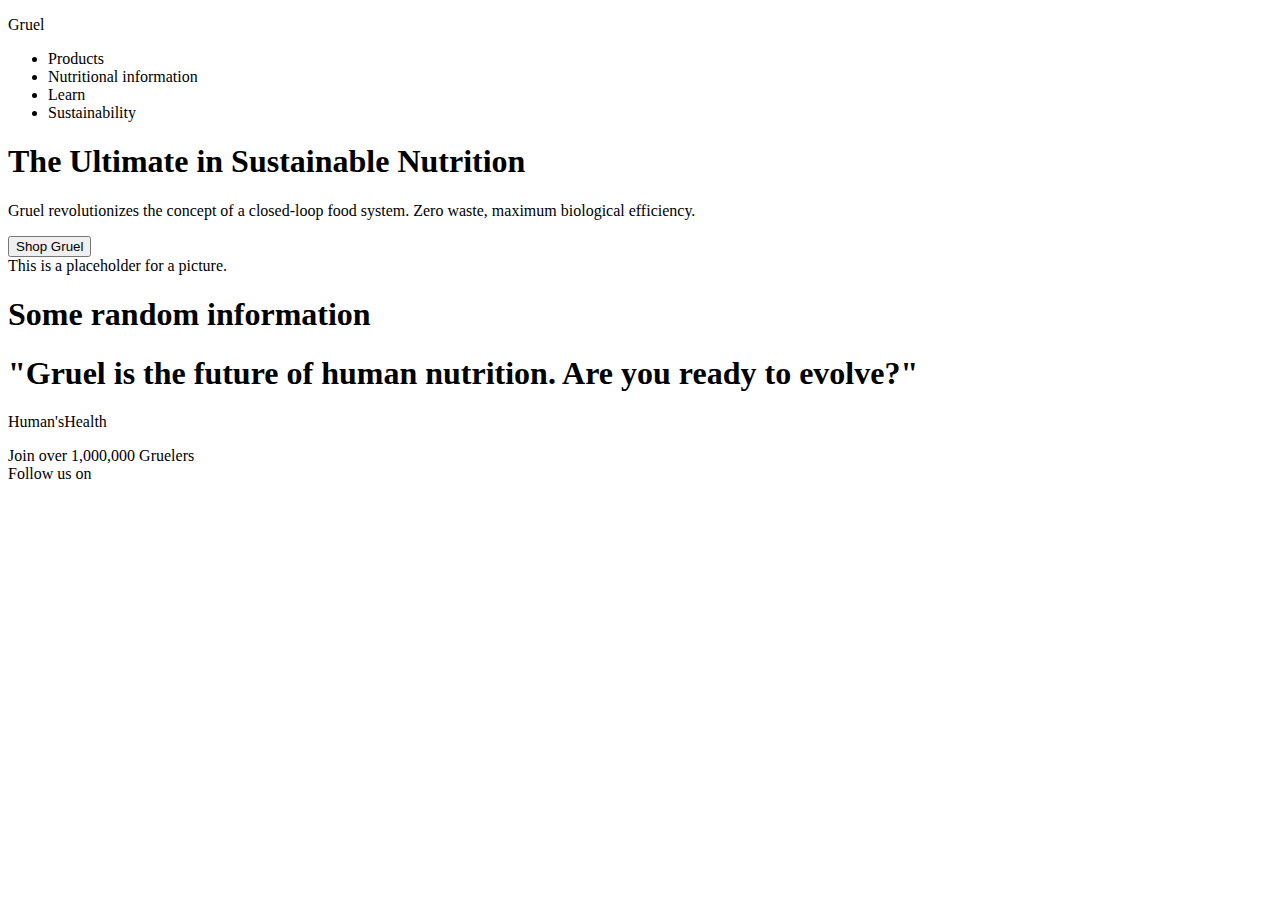
==== index.html @ 48664a4f "Set up layout" ====
<!DOCTYPE html>
<html lang="en">
<head>
    <meta charset="UTF-8">
    <meta name="viewport" content="width=device-width, initial-scale=1.0">
    <title>Landing Page</title>
</head>
<body>
<div class="header">
    <div class="header-top">
        <p>Gruel</p>
        <div class="left-links">
            <ul>
                <li><a>Products</a></li>
                <li><a>Nutritional information</a></li>
                <li><a>Learn</a></li>
                <li><a>Sustainability</a></li>
            </ul>
        </div>
    </div>
    <div class="header-body">
        <h1 class="hero">The Ultimate in Sustainable Nutrition</h1>
        <p>Gruel revolutionizes the concept of a closed-loop food system. Zero waste, maximum biological efficiency.</p>
        <button class="sign-up">Shop Gruel</button>
    </div>
    <div class="header-picture">
        This is a placeholder for a picture.
    </div>
</div>
<div class="info">
    <h1 class="info-title">Some random information</h1>
    <div class="facts">
        <div class="fact"></div>
        <div class="fact"></div>
        <div class="fact"></div>
        <div class="fact"></div>
    </div>
</div>
<div class="reviews">
    <h1 class="review">"Gruel is the future of human nutrition. Are you ready to evolve?"</h1>
    <p class="reviewer">Human'sHealth</p>
</div>
<div class="sign-up">
    Join over 1,000,000 Gruelers
</div>
<div class="footer">
    <div class="sns">
        Follow us on
        <div class="icons">

        </div>
    </div>
</div>

</body>
</html>
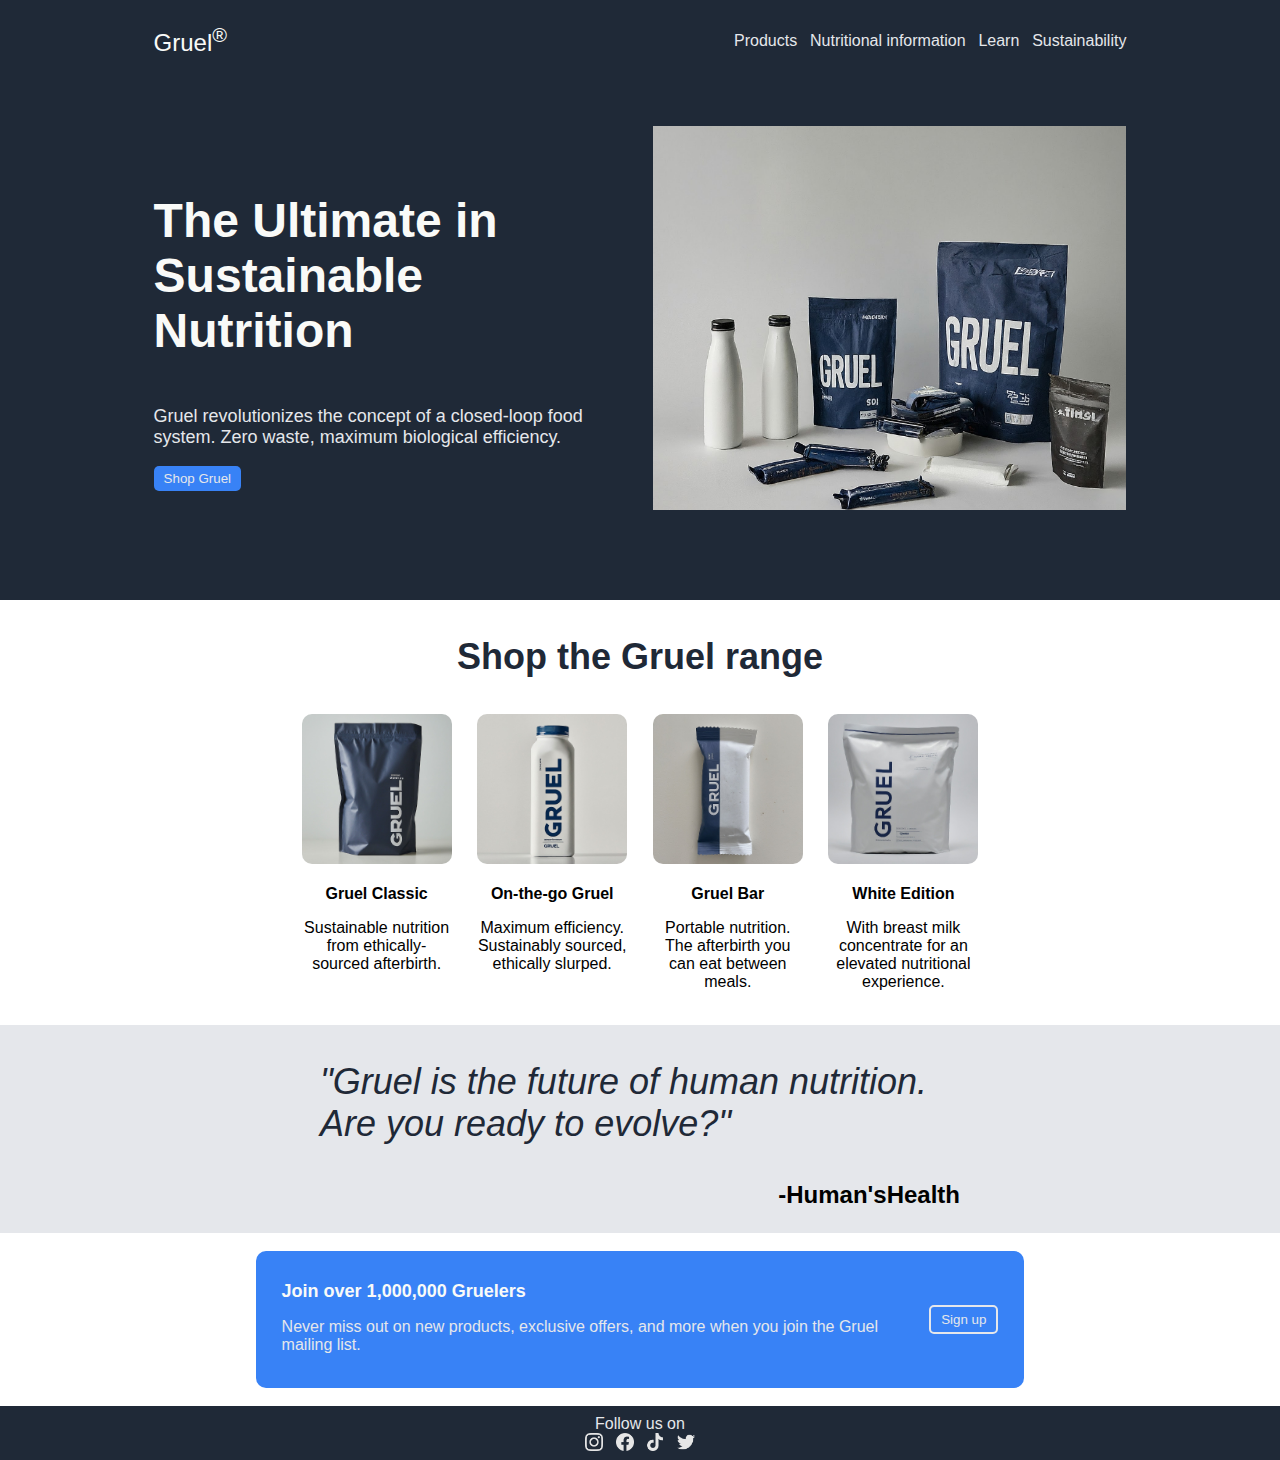
==== commit 2302bbe8: "Remove some redundancies" ====
--- a/index.html
+++ b/index.html
@@ -4,12 +4,13 @@
     <meta charset="UTF-8">
     <meta name="viewport" content="width=device-width, initial-scale=1.0">
     <title>Landing Page</title>
+    <link rel="stylesheet" href="style.css">
 </head>
 <body>
-<div class="header">
-    <div class="header-top">
-        <p>Gruel</p>
-        <div class="left-links">
+<div class="header-container">
+    <div class="header">
+        <p class="logo">Gruel<sup>®</sup></p>
+        <div class="right-links">
             <ul>
                 <li><a>Products</a></li>
                 <li><a>Nutritional information</a></li>
@@ -18,36 +19,73 @@
             </ul>
         </div>
     </div>
-    <div class="header-body">
-        <h1 class="hero">The Ultimate in Sustainable Nutrition</h1>
-        <p>Gruel revolutionizes the concept of a closed-loop food system. Zero waste, maximum biological efficiency.</p>
-        <button class="sign-up">Shop Gruel</button>
-    </div>
-    <div class="header-picture">
-        This is a placeholder for a picture.
+    <div class="hero-container">
+        <div class="hero-text">
+            <p class="hero-main">The Ultimate in Sustainable Nutrition</p>
+            <p class="hero-second">Gruel revolutionizes the concept of a closed-loop food system. Zero waste, maximum biological efficiency.</p>
+            <button class="hero-sign-up">Shop Gruel</button>
+        </div>
+        <div class="hero-picture">
+            <img src="./images/gruel_products.jpeg" alt="Gruel products">
+        </div>
     </div>
 </div>
-<div class="info">
-    <h1 class="info-title">Some random information</h1>
-    <div class="facts">
-        <div class="fact"></div>
-        <div class="fact"></div>
-        <div class="fact"></div>
-        <div class="fact"></div>
+<div class="info-container">
+    <div class="info">
+        <p class="info-title">Shop the Gruel range</p>
+        <div class="products">
+            <div class="product">
+                <img class="product-picture" src="./images/classic.jpeg" alt="Gruel classic">
+                <div class="product-description">
+                    <p><b>Gruel Classic</b></p>
+                    <p>Sustainable nutrition from ethically-sourced afterbirth.</p>
+                </div>
+            </div>
+            <div class="product">
+                <img class="product-picture" src="./images/drink.jpeg" alt="Gruel on the go">
+                <div class="product-description">
+                    <p><b>On-the-go Gruel</b></p>
+                    <p>Maximum efficiency. Sustainably sourced, ethically slurped.</p>
+                </div>
+            </div>
+            <div class="product">
+                <img class="product-picture" src="./images/bar.jpeg" alt="Gruel snack">
+                <div class="product-description">
+                    <p><b>Gruel Bar</b></p>
+                    <p>Portable nutrition. The afterbirth you can eat between meals.</p>
+                </div>
+            </div>
+            <div class="product">
+                <img class="product-picture" src="./images/white.jpeg" alt="Gruel white edition">
+                <div class="product-description">
+                    <p><b>White Edition</b></p>
+                    <p>With breast milk concentrate for an elevated nutritional experience.</p>
+                </div>
+            </div>
+        </div>
     </div>
 </div>
 <div class="reviews">
-    <h1 class="review">"Gruel is the future of human nutrition. Are you ready to evolve?"</h1>
-    <p class="reviewer">Human'sHealth</p>
+    <p class="review">"Gruel is the future of human nutrition. Are you ready to evolve?"</p>
+    <p class="reviewer">-Human'sHealth</p>
 </div>
-<div class="sign-up">
-    Join over 1,000,000 Gruelers
+<div class="call-to-action">
+    <div class="sign-up-container">
+        <div class="sign-up-text">
+            <h1>Join over 1,000,000 Gruelers</h1>
+            <p>Never miss out on new products, exclusive offers, and more when you join the Gruel mailing list.</p>
+        </div>
+        <button class="sign-up">Sign up</button>
+    </div>
 </div>
 <div class="footer">
     <div class="sns">
         Follow us on
         <div class="icons">
-
+            <img class="icon" src="./images/instagram.png">
+            <img class="icon" src="./images/facebook.png">
+            <img class="icon" src="./images/tik-tok.png">
+            <img class="icon" src="./images/twitter.png">
         </div>
     </div>
 </div>
--- a/style.css
+++ b/style.css
@@ -0,0 +1,209 @@
+body{
+    display: flex;
+    min-height: 100vh;
+    flex-direction: column;
+    font-family: 'Moderne Sans', sans-serif;
+    margin: 0;
+}
+
+.header-container{
+    display: flex;
+    background-color: #1f2937;
+    padding: 0 10vw;
+    flex-direction: column;
+}
+
+.header{
+    display: flex;
+    justify-content: space-between;
+    align-items: center;
+    padding: 0 2vw;
+}
+
+.logo{
+    font-size: 24px;
+    color: #f9faf8;
+}
+
+.right-links{
+    display: flex;
+    justify-content: flex-end;
+    color: #e5e7eb;
+}
+
+ul{
+    display: flex;
+    align-items: center;
+    margin: 0;
+    padding: 0;
+    gap: 1vw;
+    list-style: none;
+}
+
+.hero-container{
+    display: flex;
+    justify-content: space-between;
+    align-items: center;
+    padding-bottom: 5vh;
+}
+
+.hero-text{
+    flex: 1;
+    padding: 0 2vw;
+}
+
+.hero-main{
+    font-size: 48px;
+    font-weight: bold;
+    color: #F9FAF8;
+}
+
+.hero-second{
+    font-size: 18px;
+    color: #E5E7EB;
+}
+
+.hero-sign-up{
+    background-color: #3882f6;
+    border: none;
+    color: #E5E7EB;
+    border-radius: 5px;
+    padding: 5px 10px;
+}
+
+.hero-picture{
+    width: 40vw;
+    flex: 1;
+    display: flex;
+    padding: 5vh 0;
+    padding-right: 2vw;
+    overflow: hidden;
+    justify-content: flex-end;
+    /* object-position: 100 0; */
+}
+
+.hero-picture img{
+    width: 40vw;
+    height: 30vw;
+    object-fit: cover;
+    object-position: 100 0;
+}
+
+.info-container{
+    display: flex;
+    justify-content: center;
+    padding: 0 20vw;
+    padding-bottom: 2vh;
+}
+
+.info{
+    display: flex;
+    flex-direction: column;
+    text-align: center;
+}
+
+.info-title{
+    font-size: 36px;
+    font-weight: bold;
+    color: #1f2937;
+}
+
+.products {
+    display: flex;
+    gap: 2vw;
+    flex-wrap: wrap;
+}
+
+.product{
+    width: 150px;
+    display: flex;
+    flex-direction: column;
+    gap: 5px;
+    text-align: center;
+}
+
+.product-picture{
+    width: 150px;
+    border-radius: 10px;
+}
+
+.reviews{
+    background-color: #E5E7EB;
+    justify-content: center;
+    align-items: center;
+    padding: 0 20vw;
+}
+
+.review{
+    font-size: 36px;
+    padding: 0 5vw;
+    font-style: italic;
+    font-weight: lighter;
+    color: #1f2937;
+}
+
+.reviewer{
+    font-family: Impact, Haettenschweiler, 'Arial Narrow Bold', sans-serif;
+    font-weight: 900;
+    font-stretch: extra-condensed;
+    font-size: 24px;
+    text-align: right;
+    padding: 0 5vw;
+}
+
+.call-to-action{
+    display: flex;
+    padding: 2vh 20vw;
+    justify-content: center;
+    align-items: center;
+}
+
+.sign-up-container{
+    display: flex;
+    background-color: #3882f6;
+    border-radius: 10px;
+    padding: 2vh 2vw;
+    gap: 2vw;
+}
+
+.sign-up-text h1{
+    color: #f9faf8;
+    font-size: 18px;
+    font-weight: bold;
+}
+
+.sign-up-text p{
+    color: #e5e7eb;
+}
+
+.call-to-action .sign-up{
+    white-space: nowrap;
+    align-self: center;
+    background-color: #3882f6;
+    border-color: #E5E7EB;
+    color: #E5E7EB;
+    border-radius: 5px;
+    border: 2px solid #E5E7EB;
+    padding: 5px 10px;
+}
+
+.footer{
+    background-color: #1F2937;
+    justify-content: center;
+    align-items: center;
+    text-align: center;
+    padding: 1vh 10vw;
+    color: #e5e7eb;
+}
+
+.icons{
+    display: flex;
+    justify-content: center;
+    gap: 1vw;
+}
+
+.icon{
+    width: 2vh;
+    height: 2vh;
+    filter: invert(90%);
+}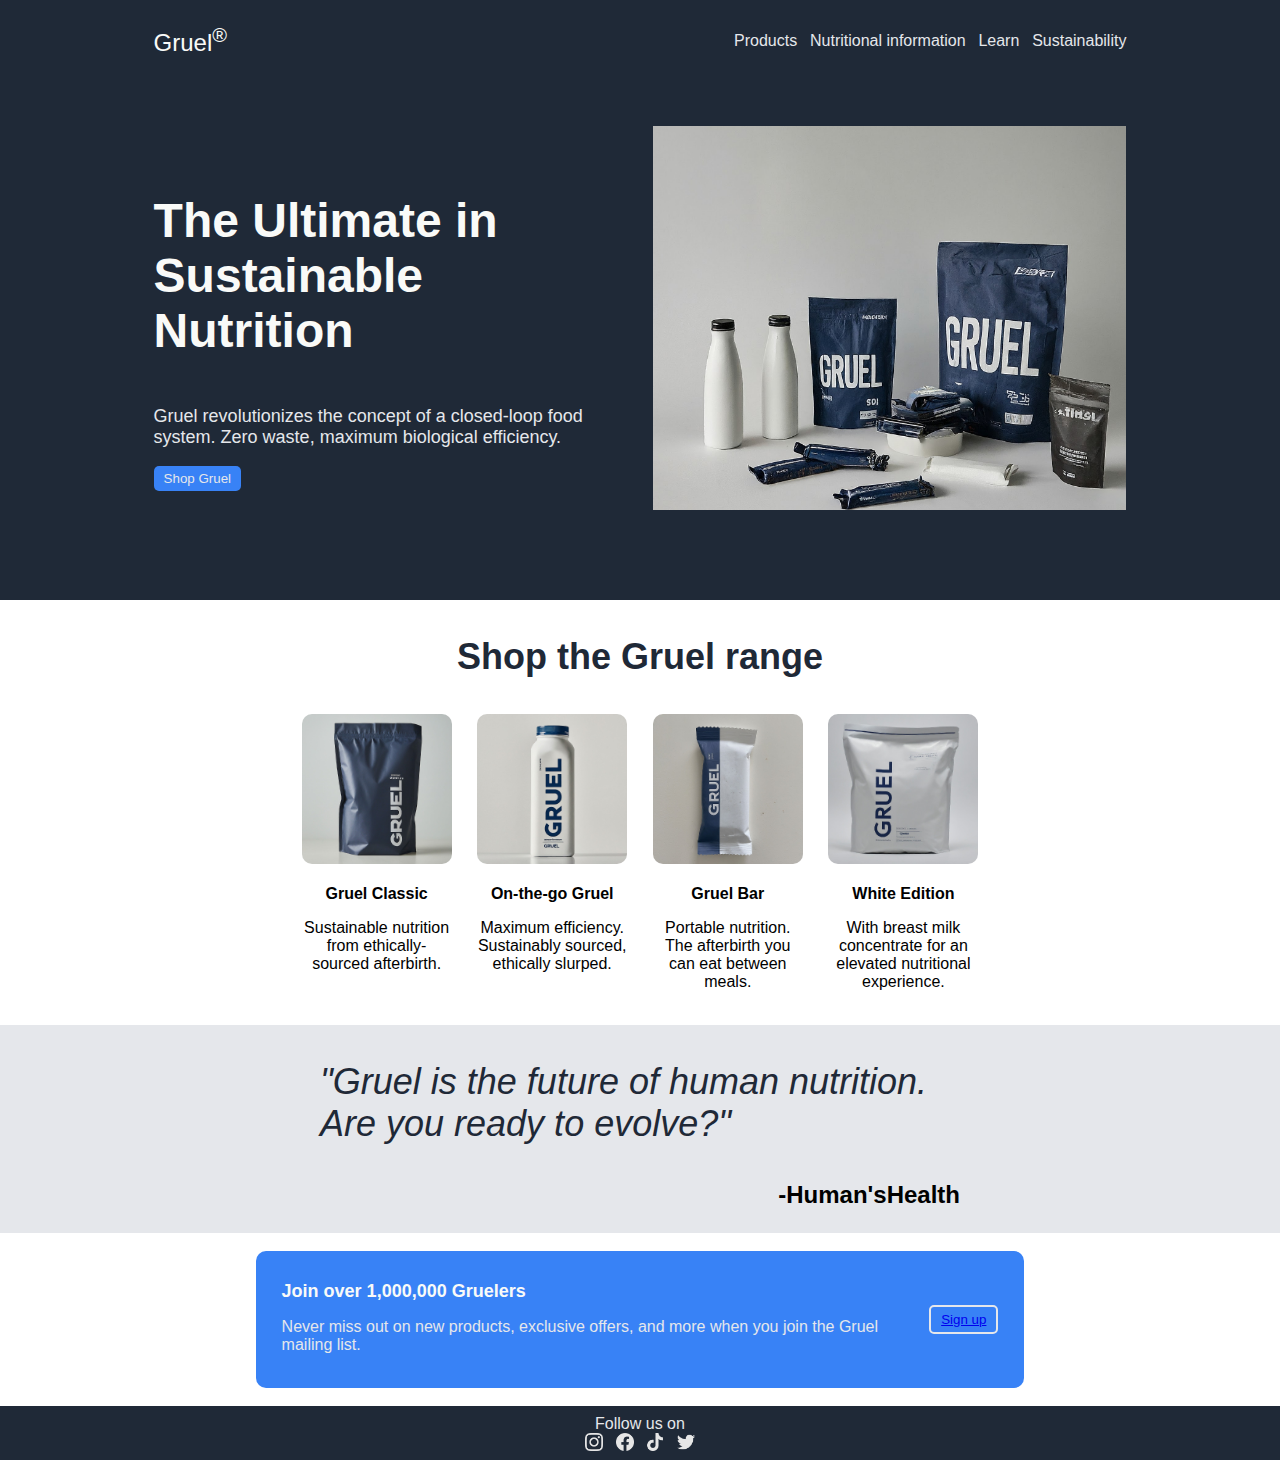
==== commit b85ce689: "Add sign-up form" ====
--- a/index.html
+++ b/index.html
@@ -4,7 +4,7 @@
     <meta charset="UTF-8">
     <meta name="viewport" content="width=device-width, initial-scale=1.0">
     <title>Landing Page</title>
-    <link rel="stylesheet" href="style.css">
+    <link rel="stylesheet" href="./styles/index-style.css">
 </head>
 <body>
 <div class="header-container">
@@ -75,7 +75,7 @@
             <h1>Join over 1,000,000 Gruelers</h1>
             <p>Never miss out on new products, exclusive offers, and more when you join the Gruel mailing list.</p>
         </div>
-        <button class="sign-up">Sign up</button>
+        <button class="sign-up"><a href="./pages/sign-up.html">Sign up</a></button>
     </div>
 </div>
 <div class="footer">
--- a/styles/index-style.css
+++ b/styles/index-style.css
@@ -0,0 +1,209 @@
+body{
+    display: flex;
+    min-height: 100vh;
+    flex-direction: column;
+    font-family: 'Moderne Sans', sans-serif;
+    margin: 0;
+}
+
+.header-container{
+    display: flex;
+    background-color: #1f2937;
+    padding: 0 10vw;
+    flex-direction: column;
+}
+
+.header{
+    display: flex;
+    justify-content: space-between;
+    align-items: center;
+    padding: 0 2vw;
+}
+
+.logo{
+    font-size: 24px;
+    color: #f9faf8;
+}
+
+.right-links{
+    display: flex;
+    justify-content: flex-end;
+    color: #e5e7eb;
+}
+
+ul{
+    display: flex;
+    align-items: center;
+    margin: 0;
+    padding: 0;
+    gap: 1vw;
+    list-style: none;
+}
+
+.hero-container{
+    display: flex;
+    justify-content: space-between;
+    align-items: center;
+    padding-bottom: 5vh;
+}
+
+.hero-text{
+    flex: 1;
+    padding: 0 2vw;
+}
+
+.hero-main{
+    font-size: 48px;
+    font-weight: bold;
+    color: #F9FAF8;
+}
+
+.hero-second{
+    font-size: 18px;
+    color: #E5E7EB;
+}
+
+.hero-sign-up{
+    background-color: #3882f6;
+    border: none;
+    color: #E5E7EB;
+    border-radius: 5px;
+    padding: 5px 10px;
+}
+
+.hero-picture{
+    width: 40vw;
+    flex: 1;
+    display: flex;
+    padding: 5vh 0;
+    padding-right: 2vw;
+    overflow: hidden;
+    justify-content: flex-end;
+    /* object-position: 100 0; */
+}
+
+.hero-picture img{
+    width: 40vw;
+    height: 30vw;
+    object-fit: cover;
+    object-position: 100 0;
+}
+
+.info-container{
+    display: flex;
+    justify-content: center;
+    padding: 0 20vw;
+    padding-bottom: 2vh;
+}
+
+.info{
+    display: flex;
+    flex-direction: column;
+    text-align: center;
+}
+
+.info-title{
+    font-size: 36px;
+    font-weight: bold;
+    color: #1f2937;
+}
+
+.products {
+    display: flex;
+    gap: 2vw;
+    flex-wrap: wrap;
+}
+
+.product{
+    width: 150px;
+    display: flex;
+    flex-direction: column;
+    gap: 5px;
+    text-align: center;
+}
+
+.product-picture{
+    width: 150px;
+    border-radius: 10px;
+}
+
+.reviews{
+    background-color: #E5E7EB;
+    justify-content: center;
+    align-items: center;
+    padding: 0 20vw;
+}
+
+.review{
+    font-size: 36px;
+    padding: 0 5vw;
+    font-style: italic;
+    font-weight: lighter;
+    color: #1f2937;
+}
+
+.reviewer{
+    font-family: Impact, Haettenschweiler, 'Arial Narrow Bold', sans-serif;
+    font-weight: 900;
+    font-stretch: extra-condensed;
+    font-size: 24px;
+    text-align: right;
+    padding: 0 5vw;
+}
+
+.call-to-action{
+    display: flex;
+    padding: 2vh 20vw;
+    justify-content: center;
+    align-items: center;
+}
+
+.sign-up-container{
+    display: flex;
+    background-color: #3882f6;
+    border-radius: 10px;
+    padding: 2vh 2vw;
+    gap: 2vw;
+}
+
+.sign-up-text h1{
+    color: #f9faf8;
+    font-size: 18px;
+    font-weight: bold;
+}
+
+.sign-up-text p{
+    color: #e5e7eb;
+}
+
+.call-to-action .sign-up{
+    white-space: nowrap;
+    align-self: center;
+    background-color: #3882f6;
+    border-color: #E5E7EB;
+    color: #E5E7EB;
+    border-radius: 5px;
+    border: 2px solid #E5E7EB;
+    padding: 5px 10px;
+}
+
+.footer{
+    background-color: #1F2937;
+    justify-content: center;
+    align-items: center;
+    text-align: center;
+    padding: 1vh 10vw;
+    color: #e5e7eb;
+}
+
+.icons{
+    display: flex;
+    justify-content: center;
+    gap: 1vw;
+}
+
+.icon{
+    width: 2vh;
+    height: 2vh;
+    filter: invert(90%);
+}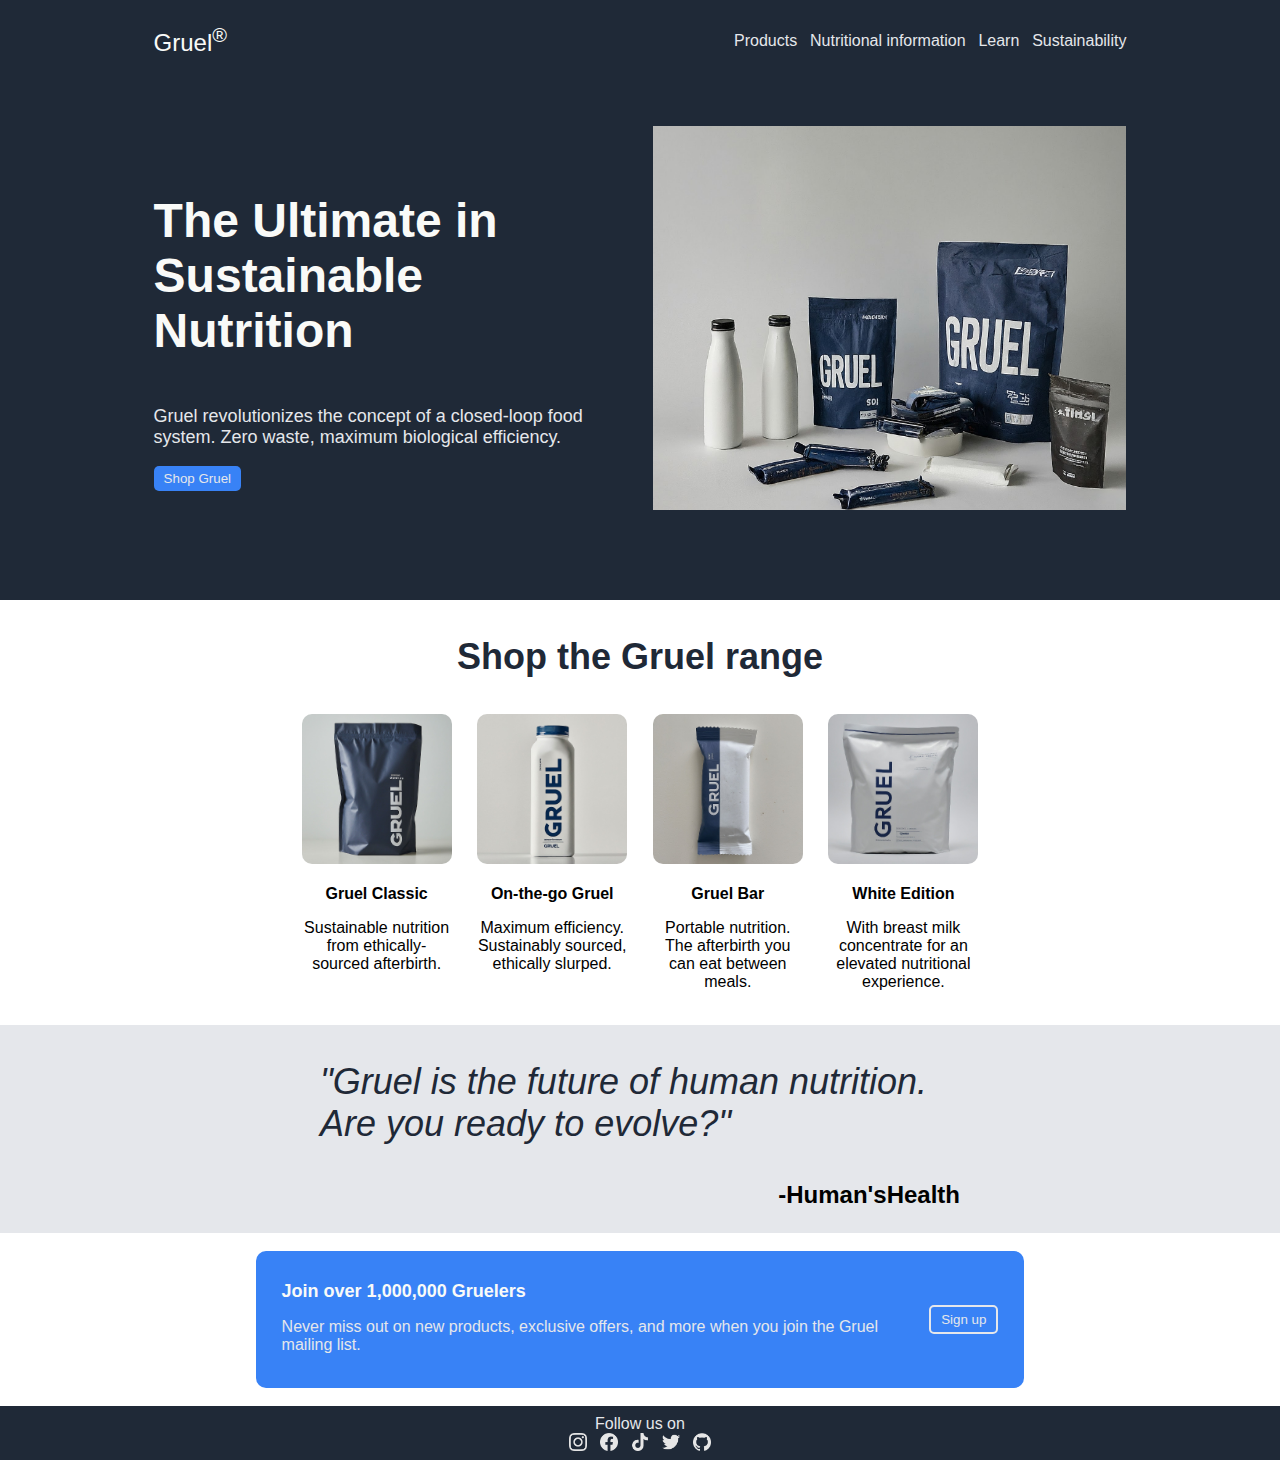
==== commit 282d5833: "Add github link" ====
--- a/index.html
+++ b/index.html
@@ -5,6 +5,7 @@
     <meta name="viewport" content="width=device-width, initial-scale=1.0">
     <title>Landing Page</title>
     <link rel="stylesheet" href="./styles/index-style.css">
+    <script src="./scripts/index-script.js" defer></script>
 </head>
 <body>
 <div class="header-container">
@@ -86,6 +87,7 @@
             <img class="icon" src="./images/facebook.png">
             <img class="icon" src="./images/tik-tok.png">
             <img class="icon" src="./images/twitter.png">
+            <img id="github-page" class="icon" src="./images/github.png">
         </div>
     </div>
 </div>
--- a/styles/index-style.css
+++ b/styles/index-style.css
@@ -180,7 +180,6 @@
     white-space: nowrap;
     align-self: center;
     background-color: #3882f6;
-    border-color: #E5E7EB;
     color: #E5E7EB;
     border-radius: 5px;
     border: 2px solid #E5E7EB;
@@ -206,4 +205,14 @@
     width: 2vh;
     height: 2vh;
     filter: invert(90%);
+}
+
+a{
+    text-decoration: none;
+    color: #e5e7eb;
+}
+
+#github-page{
+    margin: 0;
+    padding: 0;
 }